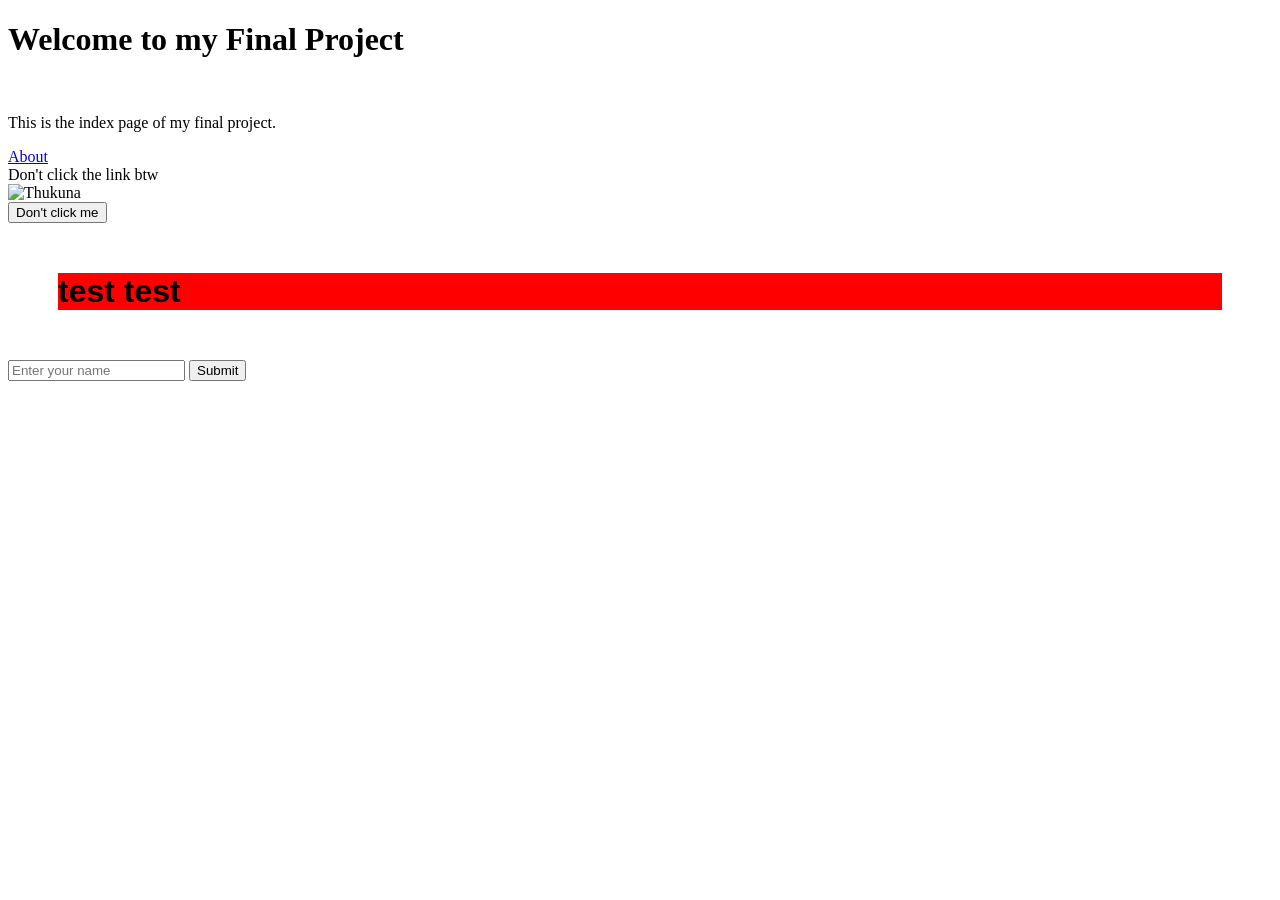
==== index.html @ 179329d5 "finished" ====
<!DOCTYPE html>
<html lang="en">
    <link rel="stylesheet" type="text/css" href="style.css">

    <head>
        <title>My Final Project</title>
    </head>

    <body>
        <h1>Welcome to my Final Project</h1>
        <br>
        <p>This is the index page of my final project.</p>
        <a href="https://i.pinimg.com/originals/c6/e5/79/c6e579110f88a0ca8aa98867ec3e5424.gif">About</a>
        <br>
        Don't click the link btw
        <br>
        <img src="https://images.genius.com/f7800b11b4f9e0e0877bda0d97d27465.300x300x1.jpg" alt="Thukuna" width="300" height="300">
        <br>
        <button onclick="window.location.href='https://www.youtube.com/watch?v=dQw4w9WgXcQ'">Don't click me</button>

        <div style="background-color: #ff0000; font-family: oldtown, sans-serif; margin: 50px;">
            <h1>test test</h1>
        </div>

        <input type="text" placeholder="Enter your name">
        <input type="submit" value="Submit">
    </body>
</html>
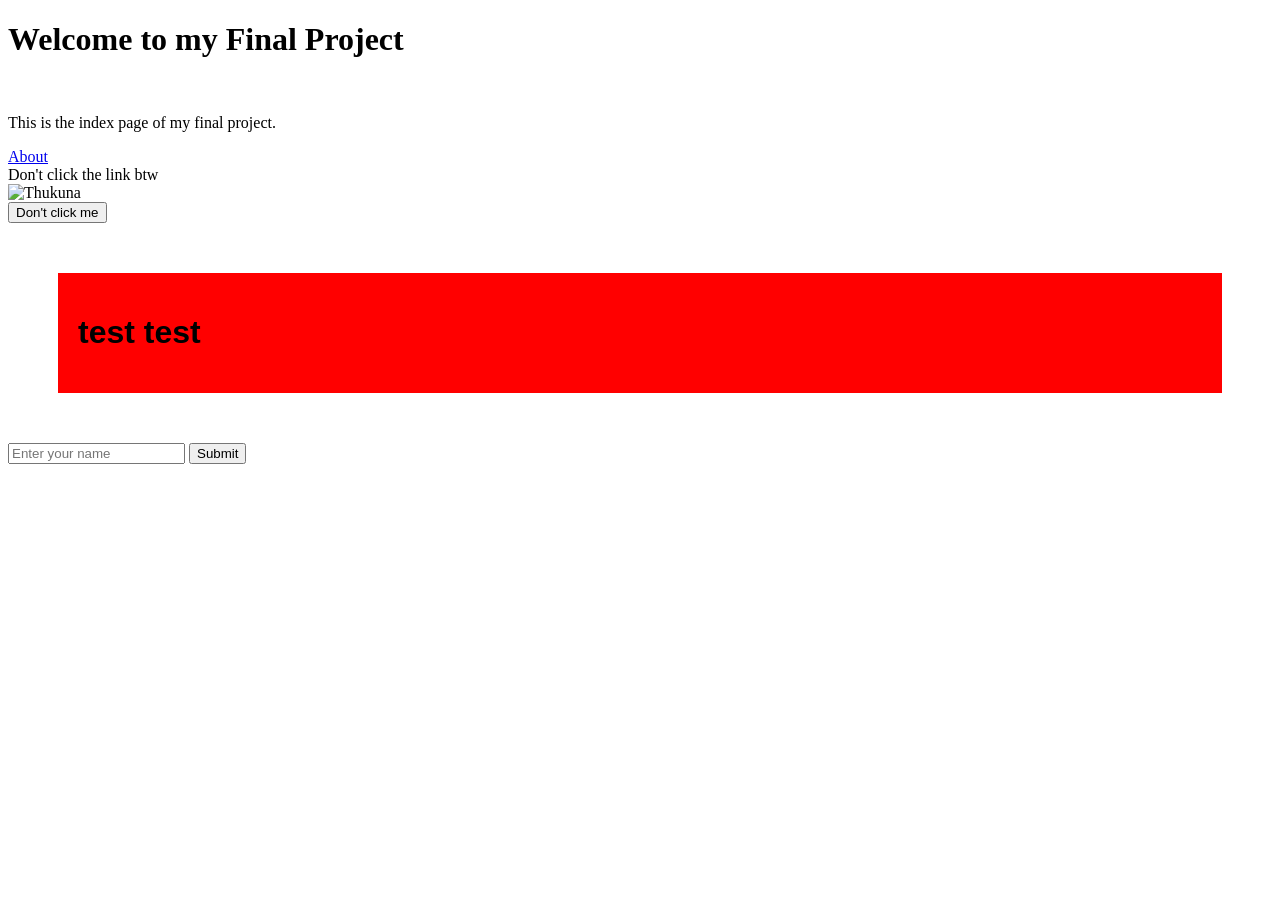
==== commit 5005b842: "finished" ====
--- a/index.html
+++ b/index.html
@@ -1,11 +1,9 @@
 <!DOCTYPE html>
 <html lang="en">
-    <link rel="stylesheet" type="text/css" href="style.css">
-
+<link rel="stylesheet" type="text/css" href="style.css">
     <head>
         <title>My Final Project</title>
     </head>
-
     <body>
         <h1>Welcome to my Final Project</h1>
         <br>
@@ -18,7 +16,7 @@
         <br>
         <button onclick="window.location.href='https://www.youtube.com/watch?v=dQw4w9WgXcQ'">Don't click me</button>
 
-        <div style="background-color: #ff0000; font-family: oldtown, sans-serif; margin: 50px;">
+        <div style="background-color: #ff0000; font-family: oldtown, sans-serif; margin: 50px; padding: 20px;">
             <h1>test test</h1>
         </div>
 
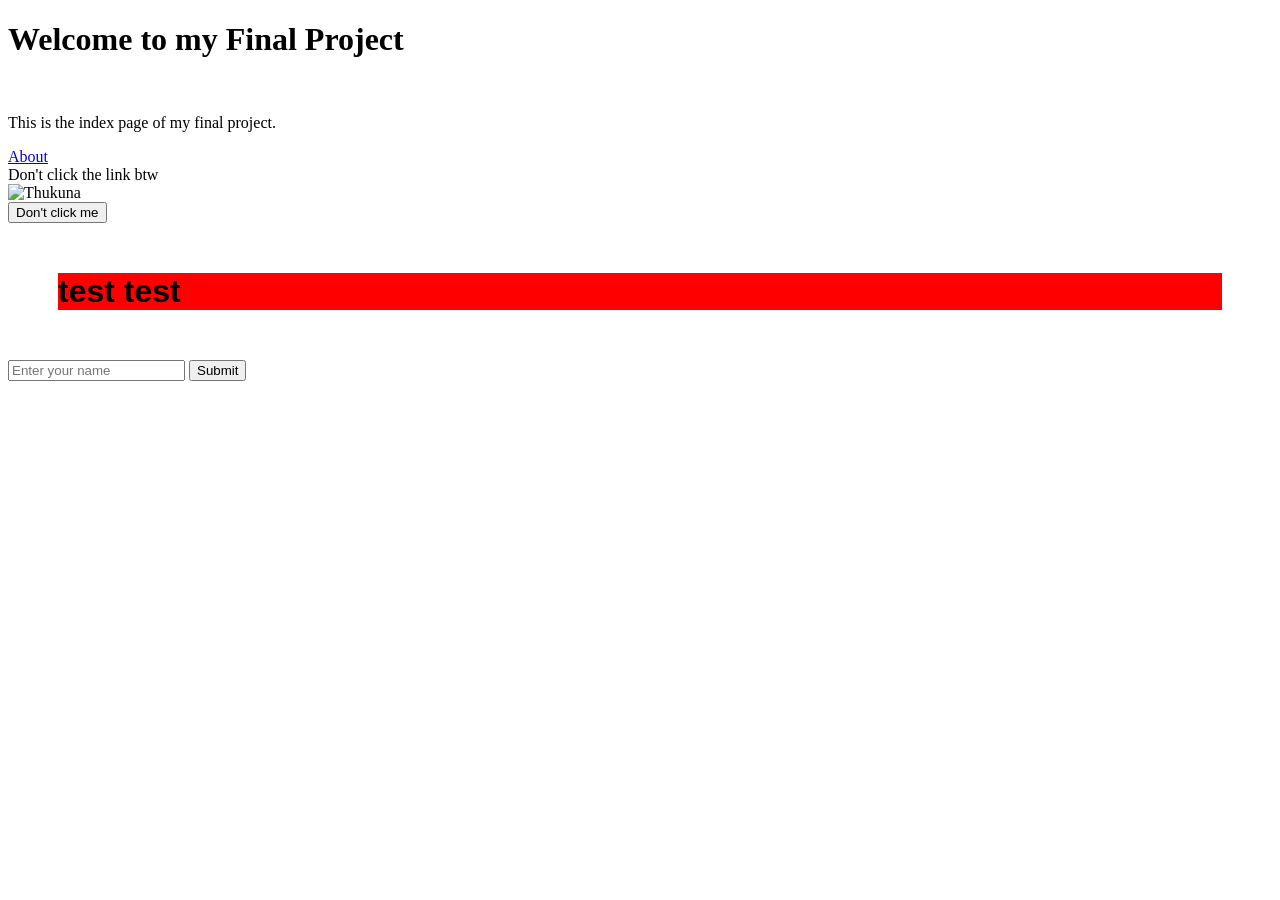
==== commit 21ab7009: "Merge 179329d5d172e23a10fbc8550c8bef0a276588d0 into a906aa5f2f83e3733e32bdd04a003116425ffede" ====
--- a/index.html
+++ b/index.html
@@ -1,9 +1,11 @@
 <!DOCTYPE html>
 <html lang="en">
-<link rel="stylesheet" type="text/css" href="style.css">
+    <link rel="stylesheet" type="text/css" href="style.css">
+
     <head>
         <title>My Final Project</title>
     </head>
+
     <body>
         <h1>Welcome to my Final Project</h1>
         <br>
@@ -16,7 +18,7 @@
         <br>
         <button onclick="window.location.href='https://www.youtube.com/watch?v=dQw4w9WgXcQ'">Don't click me</button>
 
-        <div style="background-color: #ff0000; font-family: oldtown, sans-serif; margin: 50px; padding: 20px;">
+        <div style="background-color: #ff0000; font-family: oldtown, sans-serif; margin: 50px;">
             <h1>test test</h1>
         </div>
 
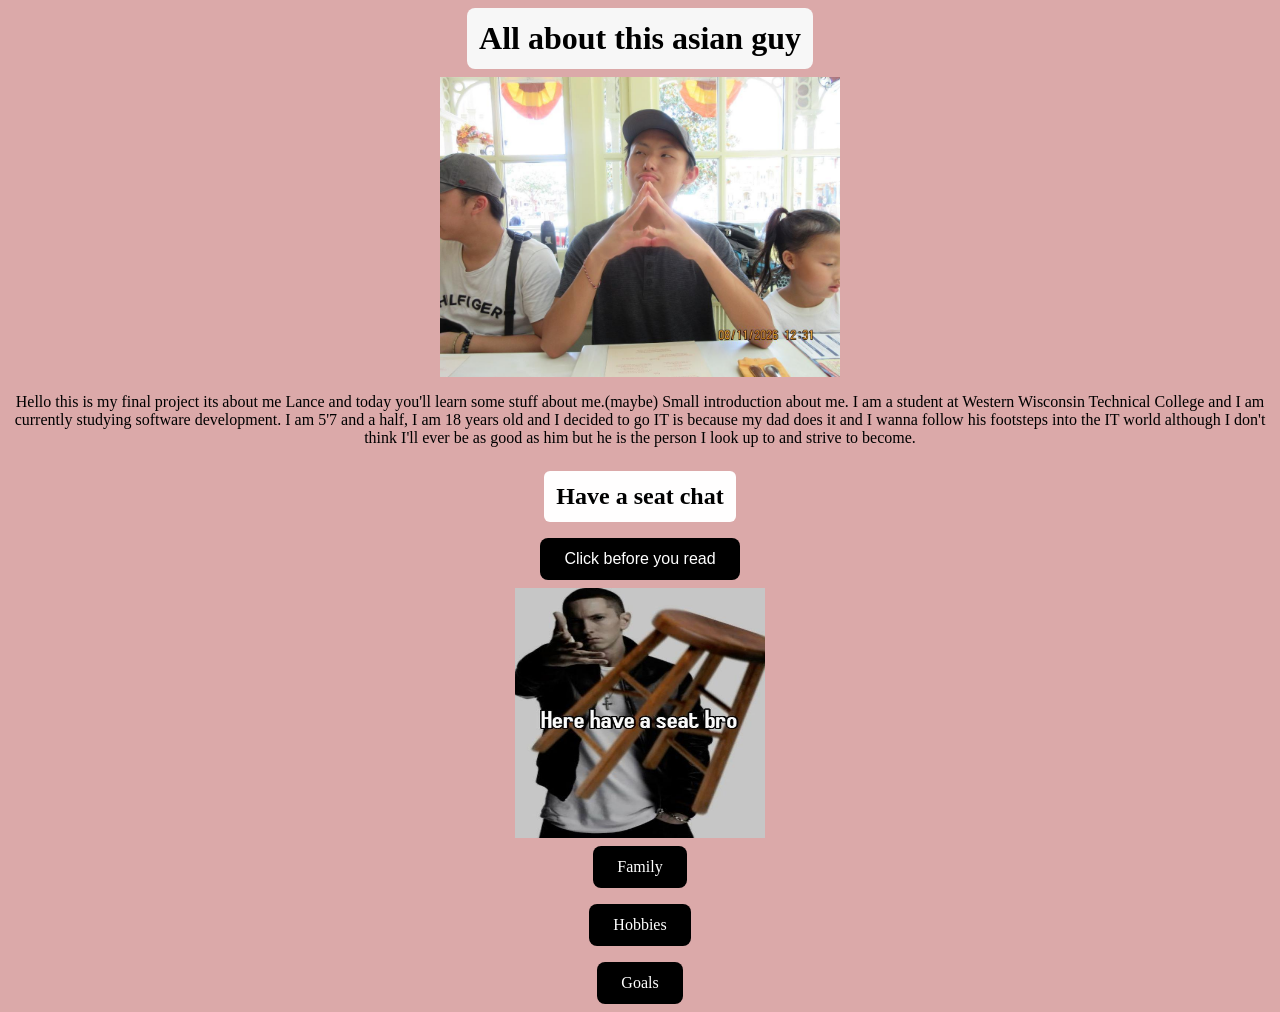
==== commit e01d9b12: "Fix GitHub Pages site links and assets Co-authored-by: Copilot <223556219+Copilot@users.noreply.gith" ====
--- a/index.html
+++ b/index.html
@@ -1,28 +1,25 @@
 <!DOCTYPE html>
 <html lang="en">
-    <link rel="stylesheet" type="text/css" href="style.css">
-
     <head>
+        <meta charset="UTF-8">
+        <meta name="viewport" content="width=device-width, initial-scale=1.0">
         <title>My Final Project</title>
+        <link rel="stylesheet" type="text/css" href="./Style/style.css">
     </head>
 
-    <body>
-        <h1>Welcome to my Final Project</h1>
-        <br>
-        <p>This is the index page of my final project.</p>
-        <a href="https://i.pinimg.com/originals/c6/e5/79/c6e579110f88a0ca8aa98867ec3e5424.gif">About</a>
-        <br>
-        Don't click the link btw
-        <br>
-        <img src="https://images.genius.com/f7800b11b4f9e0e0877bda0d97d27465.300x300x1.jpg" alt="Thukuna" width="300" height="300">
-        <br>
-        <button onclick="window.location.href='https://www.youtube.com/watch?v=dQw4w9WgXcQ'">Don't click me</button>
-
-        <div style="background-color: #ff0000; font-family: oldtown, sans-serif; margin: 50px;">
-            <h1>test test</h1>
-        </div>
-
-        <input type="text" placeholder="Enter your name">
-        <input type="submit" value="Submit">
+    <body style="background-color: #a52a2a66;">
+        <h1 class="H1">All about this asian guy</h1>
+        <img src="Images/1000039255.jpg" alt="Image of ME" class="profile-image" height="300">
+        <p>Hello this is my final project its about me Lance and today you'll learn some stuff about me.(maybe)
+            Small introduction about me. I am a student at Western Wisconsin Technical College and I am currently studying software development. I am 5'7 and a half, I am 18 years old and I decided to go IT is because my dad does it and I wanna follow his footsteps into the IT world although I don't think I'll ever be as good as him but he is the person I look up to and strive to become.
+        </p>
+        <h2 class="chat-message">Have a seat chat</h2>
+        <button type="button" class="nav-button" id="welcome-button">Click before you read</button>
+        <p class="chat-message" id="welcome-message" aria-live="polite" hidden></p>
+        <img src="Images/1000022817.jpg" alt="Image of ME" class="profile-image" height="250" width="250">
+        <a href="Pages/family.html" class="nav-button">Family</a>
+        <a href="Pages/hobbies.html" class="nav-button">Hobbies</a>
+        <a href="Pages/goals.html" class="nav-button">Goals</a>
+        <script src="js/script.js"></script>
     </body>
 </html>
--- a/Style/style.css
+++ b/Style/style.css
@@ -0,0 +1,116 @@
+* {
+    box-sizing: border-box;
+}
+
+html {
+    scroll-behavior: smooth;
+}
+
+body {
+    min-height: 100vh;
+    margin: 0;
+    display: flex;
+    flex-direction: column;
+    align-items: center;
+    text-align: center;
+    font-family: "Old Standard TT", serif;
+    color: #000000;
+    background-color: #a52a2a66;
+}
+
+.nav-button {
+    display: inline-block;
+    background-color: #000000;
+    color: #ffffff;
+    border: none;
+    border-radius: 8px;
+    padding: 12px 24px;
+    margin: 8px;
+    font-size: 1rem;
+    cursor: pointer;
+    text-decoration: none;
+}
+
+.back-button {
+    margin-top: 20px;
+}
+
+.family-image {
+    display: block;
+    width: min(100%, 600px);
+    height: 360px;
+    object-fit: contain;
+    border-radius: 8px;
+}
+
+.family-gallery {
+    display: grid;
+    grid-template-columns: repeat(auto-fit, minmax(min(100%, 320px), 1fr));
+    gap: 16px;
+    width: min(95%, 1200px);
+    margin: 16px auto;
+}
+
+.family-card {
+    margin: 0;
+    padding: 12px;
+    background-color: #fffefe;
+    border-radius: 8px;
+}
+
+.family-caption {
+    margin-top: 8px;
+    line-height: 1.5;
+}
+
+.family-about {
+    width: min(90%, 700px);
+    margin: 8px auto;
+    padding: 16px 24px;
+    background-color: #fffefe;
+    border-radius: 8px;
+}
+
+.hobbies-gallery {
+    display: grid;
+    grid-template-columns: repeat(auto-fit, minmax(min(100%, 320px), 1fr));
+    gap: 16px;
+    width: min(95%, 1200px);
+    margin: 16px auto;
+}
+
+.hobby-image {
+    display: block;
+    width: 100%;
+    height: 360px;
+    object-fit: contain;
+    background-color: #fffefe;
+    border-radius: 4px;
+}
+
+.goals-image {
+    display: block;
+    width: min(90%, 300px);
+    height: auto;
+    margin: 16px auto;
+    border-radius: 8px;
+}
+
+.chat-message {
+    background-color: #fffefe;
+    border-radius: 6px;
+    padding: 12px;
+    margin: 8px 0;
+    max-width: 80%;
+    text-align: left;
+    white-space: pre-wrap;
+}
+
+h1,
+.H1 {
+    background-color: #f7f7f7;
+    border-radius: 8px;
+    padding: 12px;
+    margin: 8px 0;
+    text-align: left;
+}
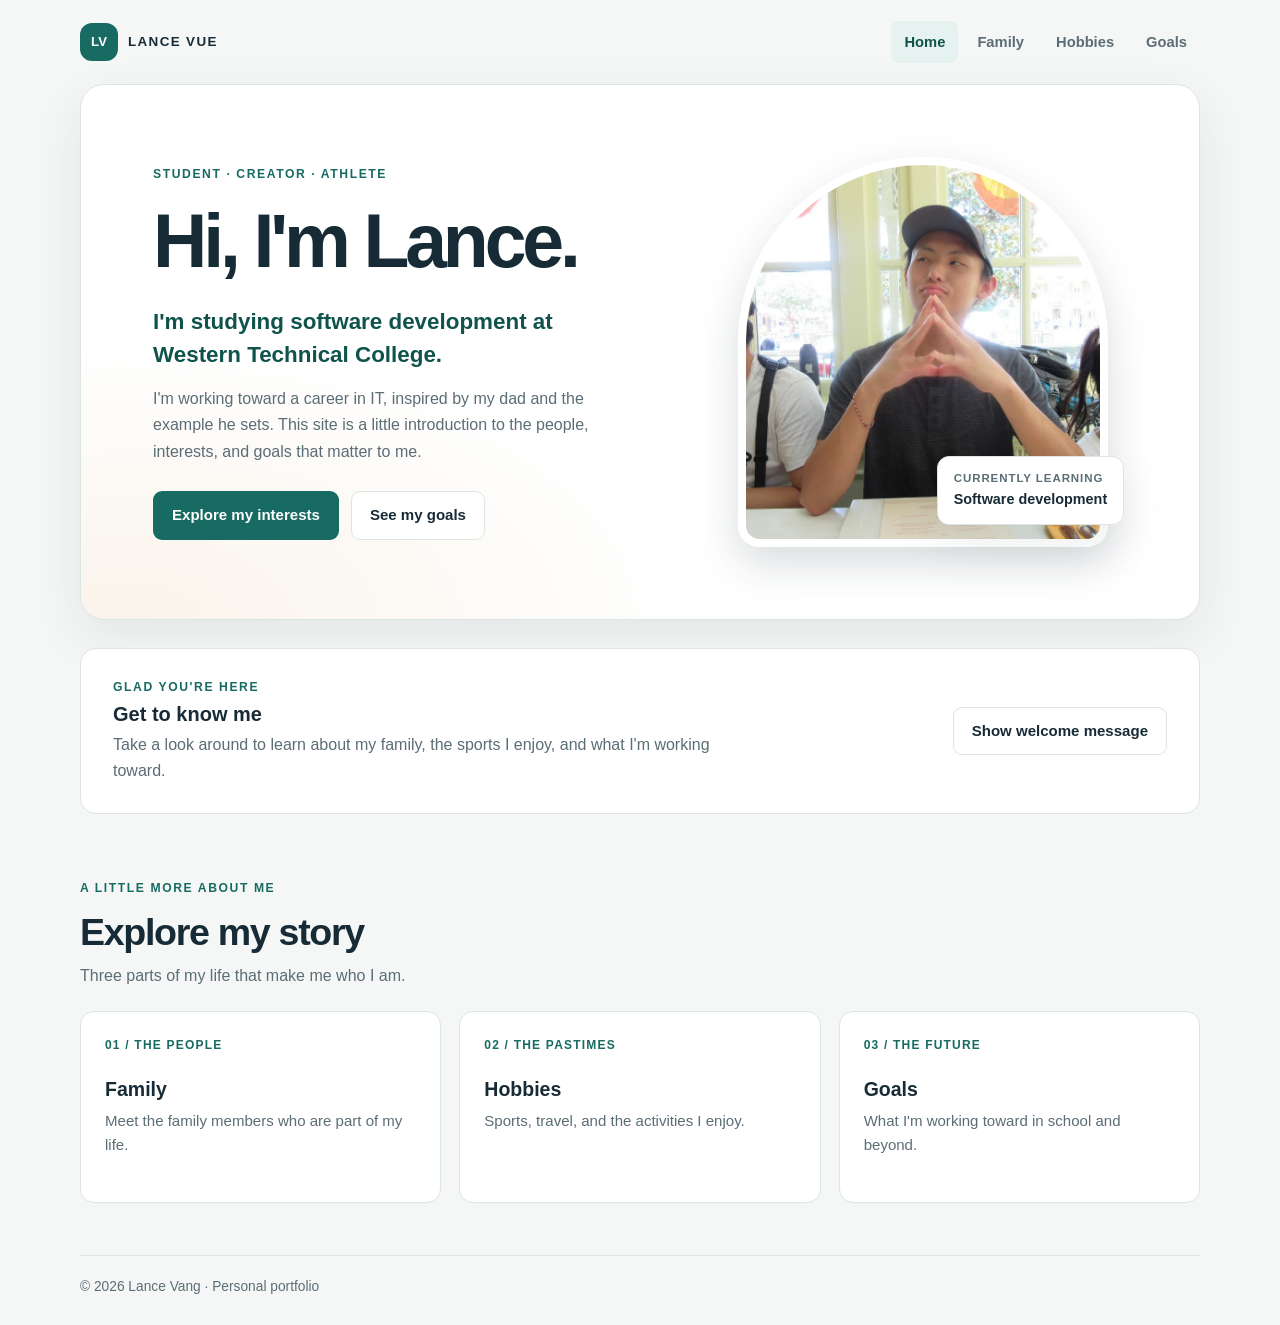
==== commit 8c9ef9be: "finished with AI" ====
--- a/index.html
+++ b/index.html
@@ -3,23 +3,85 @@
     <head>
         <meta charset="UTF-8">
         <meta name="viewport" content="width=device-width, initial-scale=1.0">
-        <title>My Final Project</title>
-        <link rel="stylesheet" type="text/css" href="./Style/style.css">
+        <meta name="description" content="Meet Lance, a software development student, athlete, and lifelong learner.">
+        <title>Lance Vue | Personal Portfolio</title>
+        <link rel="stylesheet" href="Style/style.css">
     </head>
+    <body>
+        <a class="skip-link" href="#main">Skip to content</a>
+        <header class="site-header">
+            <a class="brand" href="index.html" aria-label="Lance Vang, home">
+                <span class="brand-mark" aria-hidden="true">LV</span>
+                <span>LANCE VUE</span>
+            </a>
+            <nav class="site-nav" aria-label="Main navigation">
+                <a href="index.html" aria-current="page">Home</a>
+                <a href="Pages/family.html">Family</a>
+                <a href="Pages/hobbies.html">Hobbies</a>
+                <a href="Pages/goals.html">Goals</a>
+            </nav>
+        </header>
 
-    <body style="background-color: #a52a2a66;">
-        <h1 class="H1">All about this asian guy</h1>
-        <img src="Images/1000039255.jpg" alt="Image of ME" class="profile-image" height="300">
-        <p>Hello this is my final project its about me Lance and today you'll learn some stuff about me.(maybe)
-            Small introduction about me. I am a student at Western Wisconsin Technical College and I am currently studying software development. I am 5'7 and a half, I am 18 years old and I decided to go IT is because my dad does it and I wanna follow his footsteps into the IT world although I don't think I'll ever be as good as him but he is the person I look up to and strive to become.
-        </p>
-        <h2 class="chat-message">Have a seat chat</h2>
-        <button type="button" class="nav-button" id="welcome-button">Click before you read</button>
-        <p class="chat-message" id="welcome-message" aria-live="polite" hidden></p>
-        <img src="Images/1000022817.jpg" alt="Image of ME" class="profile-image" height="250" width="250">
-        <a href="Pages/family.html" class="nav-button">Family</a>
-        <a href="Pages/hobbies.html" class="nav-button">Hobbies</a>
-        <a href="Pages/goals.html" class="nav-button">Goals</a>
+        <main class="page-main" id="main">
+            <section class="hero-panel" aria-labelledby="intro-heading">
+                <div class="hero-copy">
+                    <p class="eyebrow">Student · Creator · Athlete</p>
+                    <h1 id="intro-heading">Hi, I'm Lance.</h1>
+                    <p class="hero-intro">I'm studying software development at Western Technical College.</p>
+                    <p>I'm working toward a career in IT, inspired by my dad and the example he sets. This site is a little introduction to the people, interests, and goals that matter to me.</p>
+                    <div class="hero-actions">
+                        <a class="button button-primary" href="Pages/hobbies.html">Explore my interests</a>
+                        <a class="button button-secondary" href="Pages/goals.html">See my goals</a>
+                    </div>
+                </div>
+                <div class="hero-visual">
+                    <img class="hero-image" src="Images/1000039255.jpg" alt="Portrait of Lance">
+                    <div class="photo-label">
+                        <span>Currently learning</span>
+                        Software development
+                    </div>
+                </div>
+            </section>
+
+            <section class="welcome-panel" aria-labelledby="welcome-heading">
+                <div class="welcome-copy">
+                    <p class="eyebrow">Glad you're here</p>
+                    <h2 id="welcome-heading">Get to know me</h2>
+                    <p>Take a look around to learn about my family, the sports I enjoy, and what I'm working toward.</p>
+                </div>
+                <button type="button" class="button button-secondary" id="welcome-button" aria-expanded="false" aria-controls="welcome-message">Show welcome message</button>
+                <p class="welcome-response" id="welcome-message" aria-live="polite" hidden></p>
+            </section>
+
+            <section aria-labelledby="explore-heading">
+                <div class="section-heading">
+                    <p class="eyebrow">A little more about me</p>
+                    <h2 id="explore-heading">Explore my story</h2>
+                    <p>Three parts of my life that make me who I am.</p>
+                </div>
+                <div class="topic-grid">
+                    <a class="topic-card" href="Pages/family.html">
+                        <span class="card-kicker">01 / The people</span>
+                        <h3>Family</h3>
+                        <p>Meet the family members who are part of my life.</p>
+                    </a>
+                    <a class="topic-card" href="Pages/hobbies.html">
+                        <span class="card-kicker">02 / The pastimes</span>
+                        <h3>Hobbies</h3>
+                        <p>Sports, travel, and the activities I enjoy.</p>
+                    </a>
+                    <a class="topic-card" href="Pages/goals.html">
+                        <span class="card-kicker">03 / The future</span>
+                        <h3>Goals</h3>
+                        <p>What I'm working toward in school and beyond.</p>
+                    </a>
+                </div>
+            </section>
+        </main>
+
+        <footer class="site-footer">
+            <p>© 2026 Lance Vang · Personal portfolio</p>
+        </footer>
         <script src="js/script.js"></script>
     </body>
-</html>+</html>
--- a/Style/style.css
+++ b/Style/style.css
@@ -1,3 +1,17 @@
+:root {
+    color-scheme: light;
+    --ink: #172b36;
+    --muted: #5b6d75;
+    --paper: #f5f7f6;
+    --surface: #ffffff;
+    --line: #dce5e2;
+    --accent: #176b62;
+    --accent-dark: #10534c;
+    --accent-soft: #e5f2ef;
+    --highlight: #d6a45f;
+    --shadow: 0 18px 50px rgb(23 43 54 / 8%);
+}
+
 * {
     box-sizing: border-box;
 }
@@ -11,106 +25,609 @@
     margin: 0;
     display: flex;
     flex-direction: column;
+    background: var(--paper);
+    color: var(--ink);
+    font-family: "Segoe UI", Arial, sans-serif;
+    line-height: 1.65;
+    -webkit-font-smoothing: antialiased;
+}
+
+a {
+    color: inherit;
+}
+
+a:focus-visible,
+button:focus-visible {
+    outline: 3px solid var(--highlight);
+    outline-offset: 3px;
+}
+
+.skip-link {
+    position: absolute;
+    top: 8px;
+    left: 8px;
+    z-index: 5;
+    padding: 8px 12px;
+    transform: translateY(-150%);
+    border-radius: 6px;
+    background: var(--ink);
+    color: #ffffff;
+}
+
+.skip-link:focus {
+    transform: translateY(0);
+}
+
+.site-header {
+    width: min(1120px, calc(100% - 48px));
+    min-height: 84px;
+    margin: 0 auto;
+    display: flex;
     align-items: center;
-    text-align: center;
-    font-family: "Old Standard TT", serif;
-    color: #000000;
-    background-color: #a52a2a66;
-}
-
-.nav-button {
-    display: inline-block;
-    background-color: #000000;
+    justify-content: space-between;
+    gap: 24px;
+}
+
+.brand {
+    display: inline-flex;
+    align-items: center;
+    gap: 10px;
+    color: var(--ink);
+    font-size: 0.84rem;
+    font-weight: 750;
+    letter-spacing: 0.1em;
+    text-decoration: none;
+    white-space: nowrap;
+}
+
+.brand-mark {
+    width: 38px;
+    height: 38px;
+    display: grid;
+    place-items: center;
+    border-radius: 12px;
+    background: var(--accent);
     color: #ffffff;
-    border: none;
+    font-size: 0.82rem;
+    letter-spacing: 0;
+}
+
+.site-nav {
+    display: flex;
+    align-items: center;
+    justify-content: flex-end;
+    gap: 6px;
+}
+
+.site-nav a {
+    padding: 9px 13px;
     border-radius: 8px;
-    padding: 12px 24px;
-    margin: 8px;
-    font-size: 1rem;
+    color: var(--muted);
+    font-size: 0.92rem;
+    font-weight: 600;
+    text-decoration: none;
+    transition: background-color 160ms ease, color 160ms ease;
+}
+
+.site-nav a:hover,
+.site-nav a[aria-current="page"] {
+    background: var(--accent-soft);
+    color: var(--accent-dark);
+}
+
+.page-main {
+    width: min(1120px, calc(100% - 48px));
+    margin: 0 auto;
+    flex: 1;
+}
+
+.hero-panel {
+    min-height: 510px;
+    padding: clamp(32px, 6vw, 72px);
+    display: grid;
+    grid-template-columns: 1.08fr 0.92fr;
+    align-items: center;
+    gap: clamp(36px, 7vw, 88px);
+    overflow: hidden;
+    border: 1px solid var(--line);
+    border-radius: 24px;
+    background:
+        radial-gradient(ellipse at 4% 100%, rgb(214 164 95 / 13%), transparent 37%),
+        var(--surface);
+    box-shadow: var(--shadow);
+}
+
+.eyebrow {
+    margin: 0 0 12px;
+    color: var(--accent);
+    font-size: 0.76rem;
+    font-weight: 750;
+    letter-spacing: 0.13em;
+    text-transform: uppercase;
+}
+
+h1,
+h2,
+h3,
+p {
+    margin-top: 0;
+}
+
+h1,
+h2,
+h3 {
+    line-height: 1.2;
+}
+
+.hero-panel h1 {
+    margin-bottom: 18px;
+    font-size: clamp(2.8rem, 6vw, 4.7rem);
+    letter-spacing: -0.055em;
+}
+
+.hero-intro {
+    max-width: 560px;
+    margin-bottom: 14px;
+    color: var(--accent-dark);
+    font-size: clamp(1.16rem, 2vw, 1.4rem);
+    font-weight: 600;
+    line-height: 1.5;
+}
+
+.hero-copy > p:not(.eyebrow, .hero-intro) {
+    max-width: 560px;
+    margin-bottom: 26px;
+    color: var(--muted);
+}
+
+.hero-actions {
+    display: flex;
+    flex-wrap: wrap;
+    gap: 12px;
+}
+
+.button {
+    min-height: 46px;
+    padding: 11px 18px;
+    display: inline-flex;
+    align-items: center;
+    justify-content: center;
+    border: 1px solid transparent;
+    border-radius: 9px;
+    font: inherit;
+    font-size: 0.94rem;
+    font-weight: 650;
+    text-decoration: none;
     cursor: pointer;
-    text-decoration: none;
-}
-
-.back-button {
-    margin-top: 20px;
-}
-
-.family-image {
+    transition: background-color 160ms ease, border-color 160ms ease, transform 160ms ease;
+}
+
+.button:hover {
+    transform: translateY(-1px);
+}
+
+.button-primary {
+    background: var(--accent);
+    color: #ffffff;
+}
+
+.button-primary:hover {
+    background: var(--accent-dark);
+}
+
+.button-secondary {
+    border-color: var(--line);
+    background: var(--surface);
+    color: var(--ink);
+}
+
+.button-secondary:hover {
+    border-color: var(--accent);
+    color: var(--accent-dark);
+}
+
+.hero-visual {
+    position: relative;
+    justify-self: center;
+    width: min(100%, 370px);
+}
+
+.hero-image {
+    width: 100%;
+    height: 390px;
     display: block;
-    width: min(100%, 600px);
-    height: 360px;
-    object-fit: contain;
-    border-radius: 8px;
-}
-
-.family-gallery {
-    display: grid;
-    grid-template-columns: repeat(auto-fit, minmax(min(100%, 320px), 1fr));
-    gap: 16px;
-    width: min(95%, 1200px);
-    margin: 16px auto;
-}
-
-.family-card {
+    object-fit: cover;
+    object-position: center 34%;
+    border: 8px solid #ffffff;
+    border-radius: 190px 190px 22px 22px;
+    box-shadow: 0 16px 40px rgb(23 43 54 / 17%);
+}
+
+.photo-label {
+    position: absolute;
+    right: -16px;
+    bottom: 22px;
+    max-width: 230px;
+    padding: 12px 16px;
+    border: 1px solid var(--line);
+    border-radius: 12px;
+    background: var(--surface);
+    box-shadow: var(--shadow);
+    font-size: 0.9rem;
+    font-weight: 650;
+}
+
+.photo-label span {
+    display: block;
+    color: var(--muted);
+    font-size: 0.72rem;
+    font-weight: 600;
+    letter-spacing: 0.08em;
+    text-transform: uppercase;
+}
+
+.welcome-panel {
+    margin: 28px 0 64px;
+    padding: 28px 32px;
+    display: flex;
+    align-items: center;
+    justify-content: space-between;
+    gap: 24px;
+    border: 1px solid var(--line);
+    border-radius: 16px;
+    background: var(--surface);
+}
+
+.welcome-copy h2 {
+    margin-bottom: 6px;
+    font-size: 1.25rem;
+}
+
+.welcome-copy p:last-child {
+    max-width: 650px;
+    margin-bottom: 0;
+    color: var(--muted);
+}
+
+.welcome-panel .eyebrow {
+    margin-bottom: 5px;
+}
+
+.welcome-response {
+    flex-basis: 100%;
     margin: 0;
-    padding: 12px;
-    background-color: #fffefe;
-    border-radius: 8px;
-}
-
-.family-caption {
-    margin-top: 8px;
-    line-height: 1.5;
-}
-
-.family-about {
-    width: min(90%, 700px);
-    margin: 8px auto;
-    padding: 16px 24px;
-    background-color: #fffefe;
-    border-radius: 8px;
-}
-
+    padding-top: 16px;
+    border-top: 1px solid var(--line);
+    color: var(--accent-dark);
+}
+
+.welcome-panel.is-open {
+    flex-wrap: wrap;
+}
+
+.section-heading {
+    margin-bottom: 22px;
+}
+
+.section-heading h2 {
+    margin-bottom: 8px;
+    font-size: clamp(1.8rem, 4vw, 2.35rem);
+    letter-spacing: -0.035em;
+}
+
+.section-heading > p:last-child {
+    max-width: 650px;
+    margin-bottom: 0;
+    color: var(--muted);
+}
+
+.topic-grid,
+.family-gallery,
 .hobbies-gallery {
     display: grid;
-    grid-template-columns: repeat(auto-fit, minmax(min(100%, 320px), 1fr));
-    gap: 16px;
-    width: min(95%, 1200px);
-    margin: 16px auto;
-}
-
+    grid-template-columns: repeat(3, minmax(0, 1fr));
+    gap: 18px;
+}
+
+.topic-card {
+    min-height: 192px;
+    padding: 24px;
+    display: flex;
+    flex-direction: column;
+    align-items: flex-start;
+    border: 1px solid var(--line);
+    border-radius: 14px;
+    background: var(--surface);
+    text-decoration: none;
+    transition: border-color 160ms ease, box-shadow 160ms ease, transform 160ms ease;
+}
+
+.topic-card:hover {
+    transform: translateY(-3px);
+    border-color: #9fc6bd;
+    box-shadow: var(--shadow);
+}
+
+.topic-card .card-kicker {
+    margin-bottom: 22px;
+    color: var(--accent);
+    font-size: 0.75rem;
+    font-weight: 750;
+    letter-spacing: 0.1em;
+    text-transform: uppercase;
+}
+
+.topic-card h3 {
+    margin-bottom: 7px;
+    font-size: 1.22rem;
+}
+
+.topic-card p {
+    margin-bottom: 0;
+    color: var(--muted);
+    font-size: 0.94rem;
+}
+
+.page-heading {
+    padding: 48px 0 30px;
+}
+
+.page-heading h1 {
+    margin-bottom: 10px;
+    font-size: clamp(2.5rem, 5vw, 3.7rem);
+    letter-spacing: -0.05em;
+}
+
+.page-heading > p:last-child {
+    max-width: 700px;
+    margin-bottom: 0;
+    color: var(--muted);
+    font-size: 1.08rem;
+}
+
+.about-panel {
+    margin-bottom: 28px;
+    padding: 26px 30px;
+    border: 1px solid var(--line);
+    border-left: 4px solid var(--accent);
+    border-radius: 12px;
+    background: var(--surface);
+}
+
+.about-panel h2 {
+    margin-bottom: 10px;
+    font-size: 1.3rem;
+}
+
+.about-panel p {
+    margin-bottom: 8px;
+    color: var(--muted);
+}
+
+.about-panel p:last-child {
+    margin-bottom: 0;
+}
+
+.family-card,
+.hobby-card,
+.goal-card {
+    min-width: 0;
+    margin: 0;
+    overflow: hidden;
+    border: 1px solid var(--line);
+    border-radius: 14px;
+    background: var(--surface);
+    box-shadow: 0 8px 24px rgb(23 43 54 / 4%);
+}
+
+.family-image,
 .hobby-image {
+    width: 100%;
+    height: 280px;
     display: block;
+    object-fit: cover;
+    background: var(--accent-soft);
+}
+
+.family-caption,
+.hobby-caption {
+    padding: 17px 18px 20px;
+    color: var(--muted);
+    font-size: 0.94rem;
+    line-height: 1.65;
+}
+
+.family-caption strong,
+.hobby-caption strong {
+    display: block;
+    margin-bottom: 5px;
+    color: var(--ink);
+    font-size: 1rem;
+}
+
+.hobbies-gallery {
+    grid-template-columns: repeat(3, minmax(0, 1fr));
+}
+
+.hobby-image {
+    height: 250px;
+}
+
+.hobby-card h2 {
+    margin: 18px 18px 0;
+    font-size: 1.25rem;
+}
+
+.hobby-card .hobby-caption {
+    padding-top: 9px;
+}
+
+.hobbies-intro {
+    max-width: 750px;
+    margin: 0 0 24px;
+    color: var(--muted);
+}
+
+.goal-card {
+    max-width: 840px;
+    margin-bottom: 30px;
+    display: grid;
+    grid-template-columns: minmax(220px, 0.8fr) 1.2fr;
+    align-items: center;
+}
+
+.goals-image {
     width: 100%;
-    height: 360px;
-    object-fit: contain;
-    background-color: #fffefe;
-    border-radius: 4px;
-}
-
-.goals-image {
+    min-height: 280px;
+    height: 100%;
     display: block;
-    width: min(90%, 300px);
-    height: auto;
-    margin: 16px auto;
-    border-radius: 8px;
-}
-
-.chat-message {
-    background-color: #fffefe;
-    border-radius: 6px;
-    padding: 12px;
-    margin: 8px 0;
-    max-width: 80%;
-    text-align: left;
-    white-space: pre-wrap;
-}
-
-h1,
-.H1 {
-    background-color: #f7f7f7;
-    border-radius: 8px;
-    padding: 12px;
-    margin: 8px 0;
-    text-align: left;
-}+    object-fit: cover;
+}
+
+.goal-copy {
+    padding: clamp(24px, 5vw, 44px);
+}
+
+.goal-copy h2 {
+    margin-bottom: 12px;
+    font-size: 1.55rem;
+}
+
+.goal-copy p {
+    margin-bottom: 0;
+    color: var(--muted);
+}
+
+.back-button {
+    margin: 0 0 52px;
+}
+
+.site-footer {
+    width: min(1120px, calc(100% - 48px));
+    margin: 52px auto 0;
+    padding: 20px 0 26px;
+    border-top: 1px solid var(--line);
+    color: var(--muted);
+    font-size: 0.86rem;
+}
+
+.site-footer p {
+    margin: 0;
+}
+
+@media (max-width: 800px) {
+    .hero-panel {
+        min-height: auto;
+        grid-template-columns: 1fr 0.78fr;
+        gap: 30px;
+    }
+
+    .hero-image {
+        height: 320px;
+    }
+
+    .topic-grid,
+    .family-gallery,
+    .hobbies-gallery {
+        grid-template-columns: repeat(2, minmax(0, 1fr));
+    }
+}
+
+@media (max-width: 600px) {
+    .site-header {
+        width: min(100% - 32px, 1120px);
+        min-height: auto;
+        padding: 16px 0 12px;
+        align-items: flex-start;
+        flex-direction: column;
+        gap: 12px;
+    }
+
+    .site-nav {
+        width: 100%;
+        justify-content: flex-start;
+        gap: 2px;
+    }
+
+    .site-nav a {
+        padding: 8px 10px;
+        font-size: 0.87rem;
+    }
+
+    .page-main,
+    .site-footer {
+        width: min(100% - 32px, 1120px);
+    }
+
+    .hero-panel {
+        padding: 30px 22px;
+        grid-template-columns: 1fr;
+        gap: 26px;
+        border-radius: 18px;
+    }
+
+    .hero-panel h1 {
+        font-size: clamp(2.7rem, 13vw, 4rem);
+    }
+
+    .hero-visual {
+        width: min(78%, 300px);
+    }
+
+    .hero-image {
+        height: 320px;
+    }
+
+    .photo-label {
+        right: -18px;
+        bottom: 15px;
+    }
+
+    .welcome-panel {
+        margin: 18px 0 46px;
+        padding: 22px;
+        align-items: flex-start;
+        flex-direction: column;
+    }
+
+    .page-heading {
+        padding: 34px 0 24px;
+    }
+
+    .topic-grid,
+    .family-gallery,
+    .hobbies-gallery {
+        grid-template-columns: 1fr;
+        gap: 14px;
+    }
+
+    .family-image,
+    .hobby-image {
+        height: auto;
+        max-height: 390px;
+        object-fit: contain;
+    }
+
+    .goal-card {
+        grid-template-columns: 1fr;
+    }
+
+    .goals-image {
+        min-height: 0;
+        max-height: 280px;
+        object-fit: contain;
+    }
+
+    .site-footer {
+        margin-top: 36px;
+    }
+}
+
+@media (prefers-reduced-motion: reduce) {
+    *,
+    *::before,
+    *::after {
+        scroll-behavior: auto !important;
+        transition-duration: 0.01ms !important;
+    }
+}
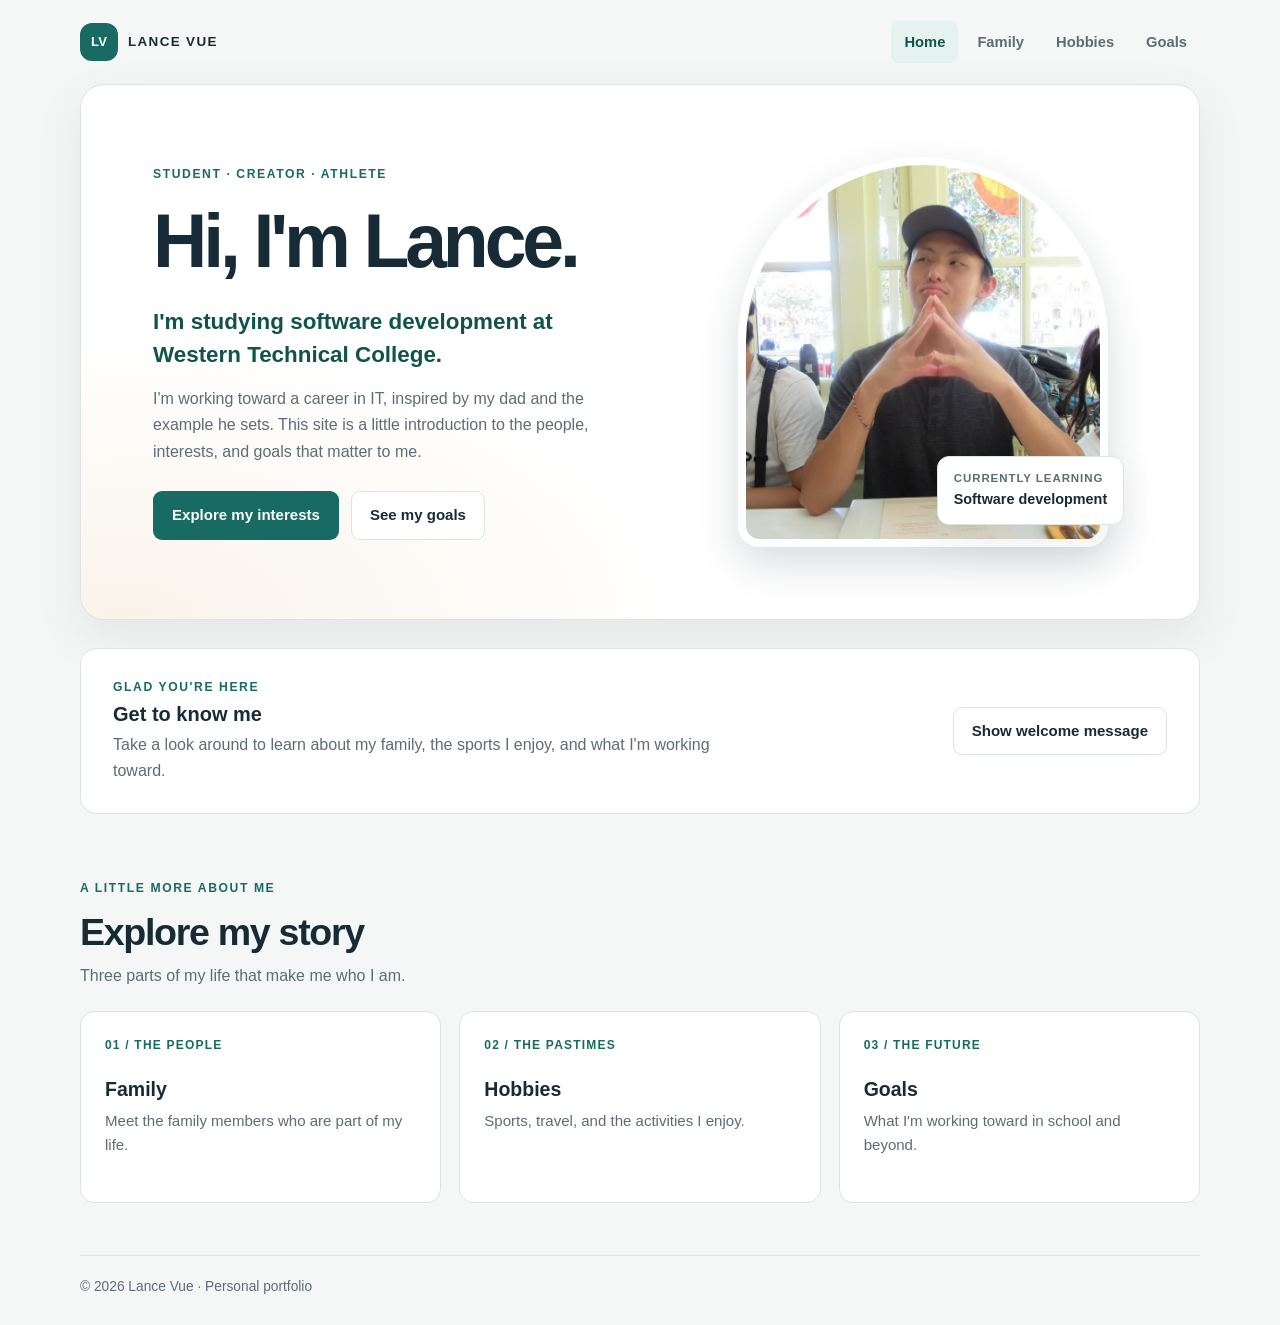
==== commit 1ed2d632: "Update portfolio content and remove nested submodule Co-authored-by: Copilot <223556219+Copilot@user" ====
--- a/index.html
+++ b/index.html
@@ -10,7 +10,7 @@
     <body>
         <a class="skip-link" href="#main">Skip to content</a>
         <header class="site-header">
-            <a class="brand" href="index.html" aria-label="Lance Vang, home">
+            <a class="brand" href="index.html" aria-label="Lance Vue, home">
                 <span class="brand-mark" aria-hidden="true">LV</span>
                 <span>LANCE VUE</span>
             </a>
@@ -80,7 +80,7 @@
         </main>
 
         <footer class="site-footer">
-            <p>© 2026 Lance Vang · Personal portfolio</p>
+            <p>© 2026 Lance Vue · Personal portfolio</p>
         </footer>
         <script src="js/script.js"></script>
     </body>
